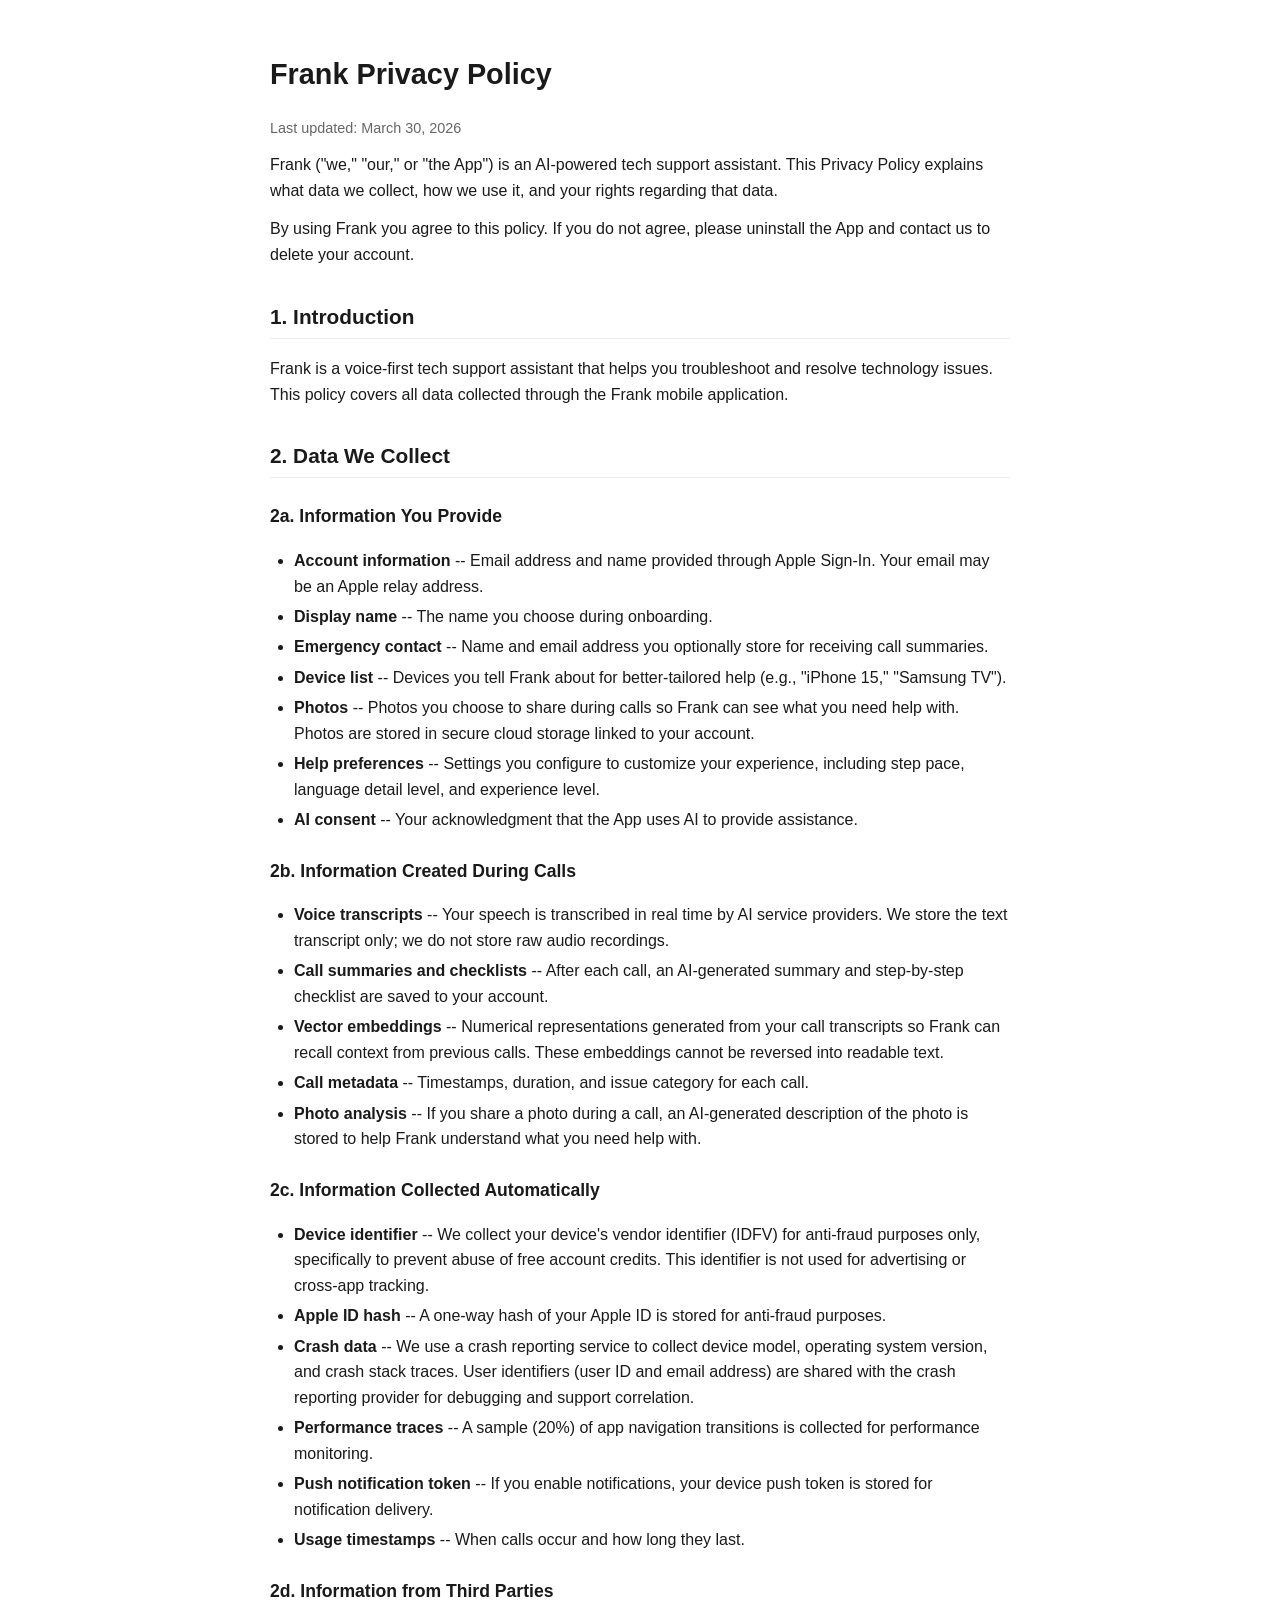
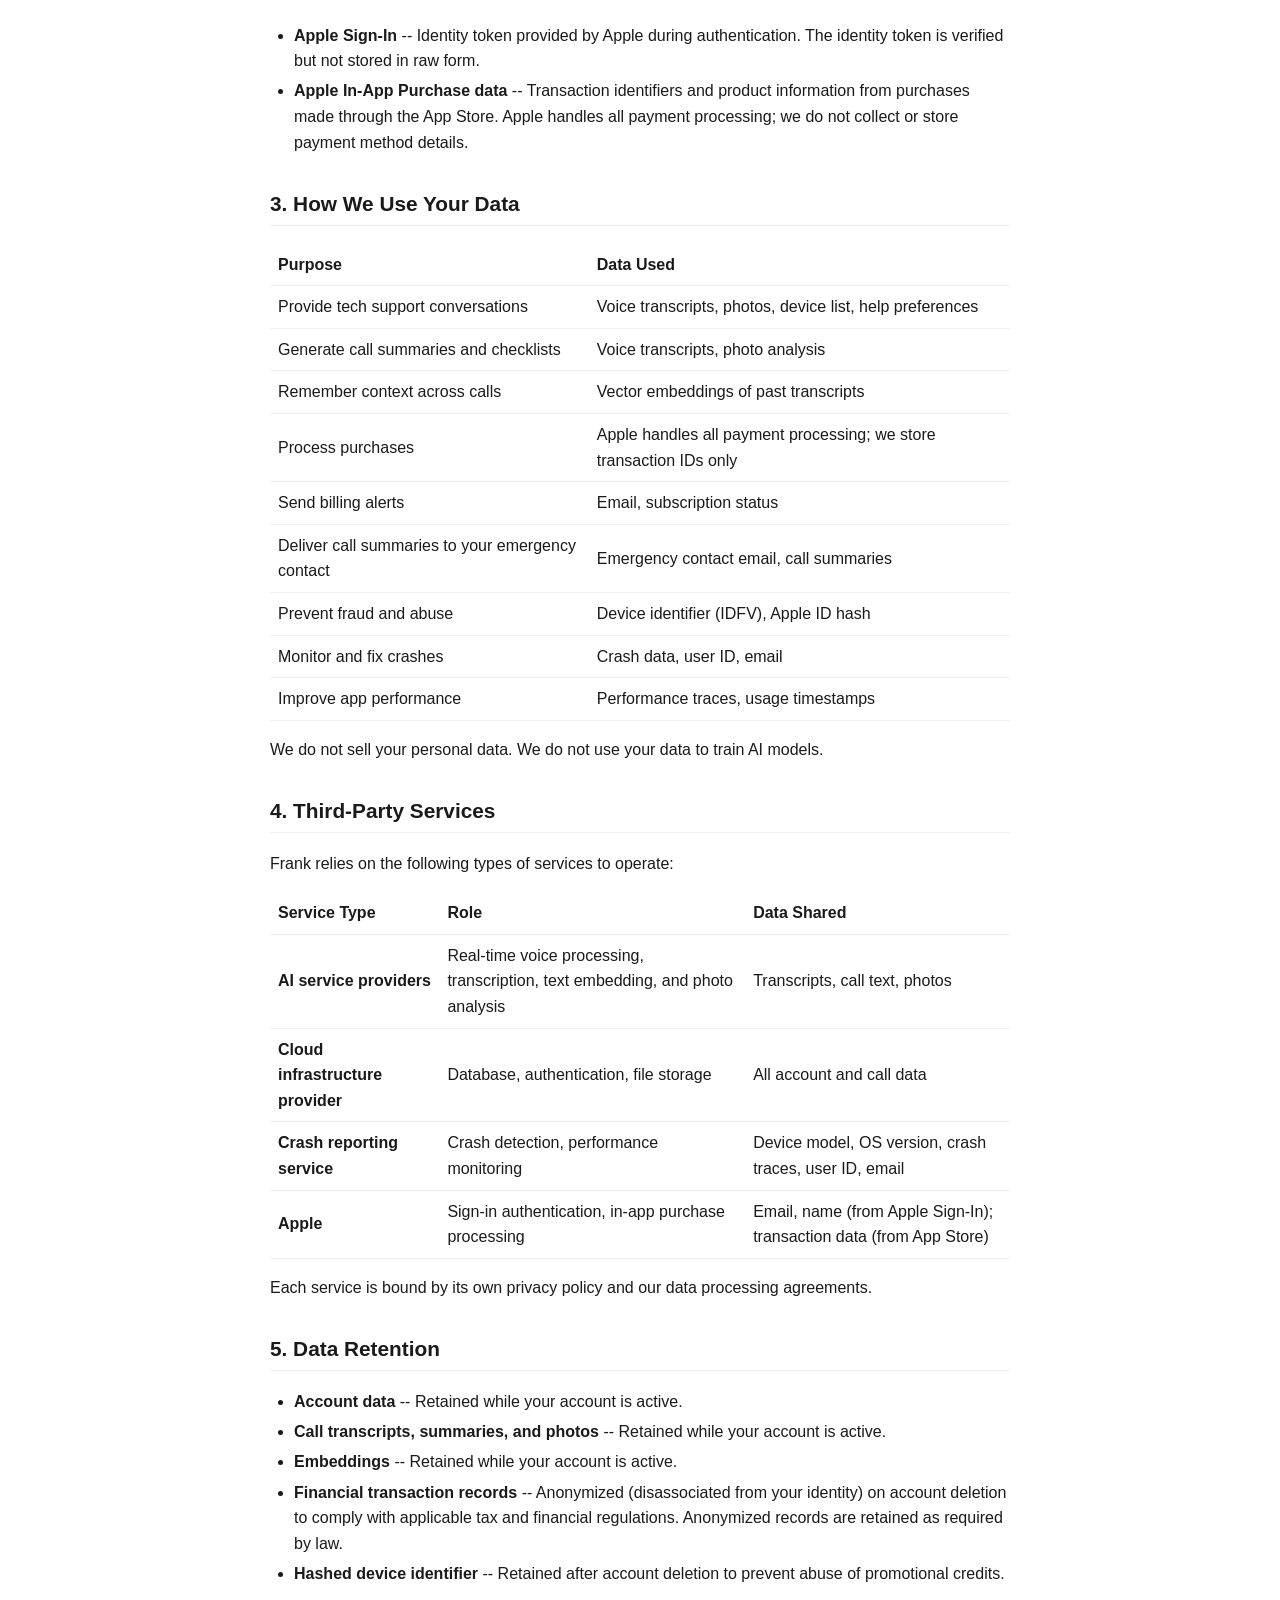
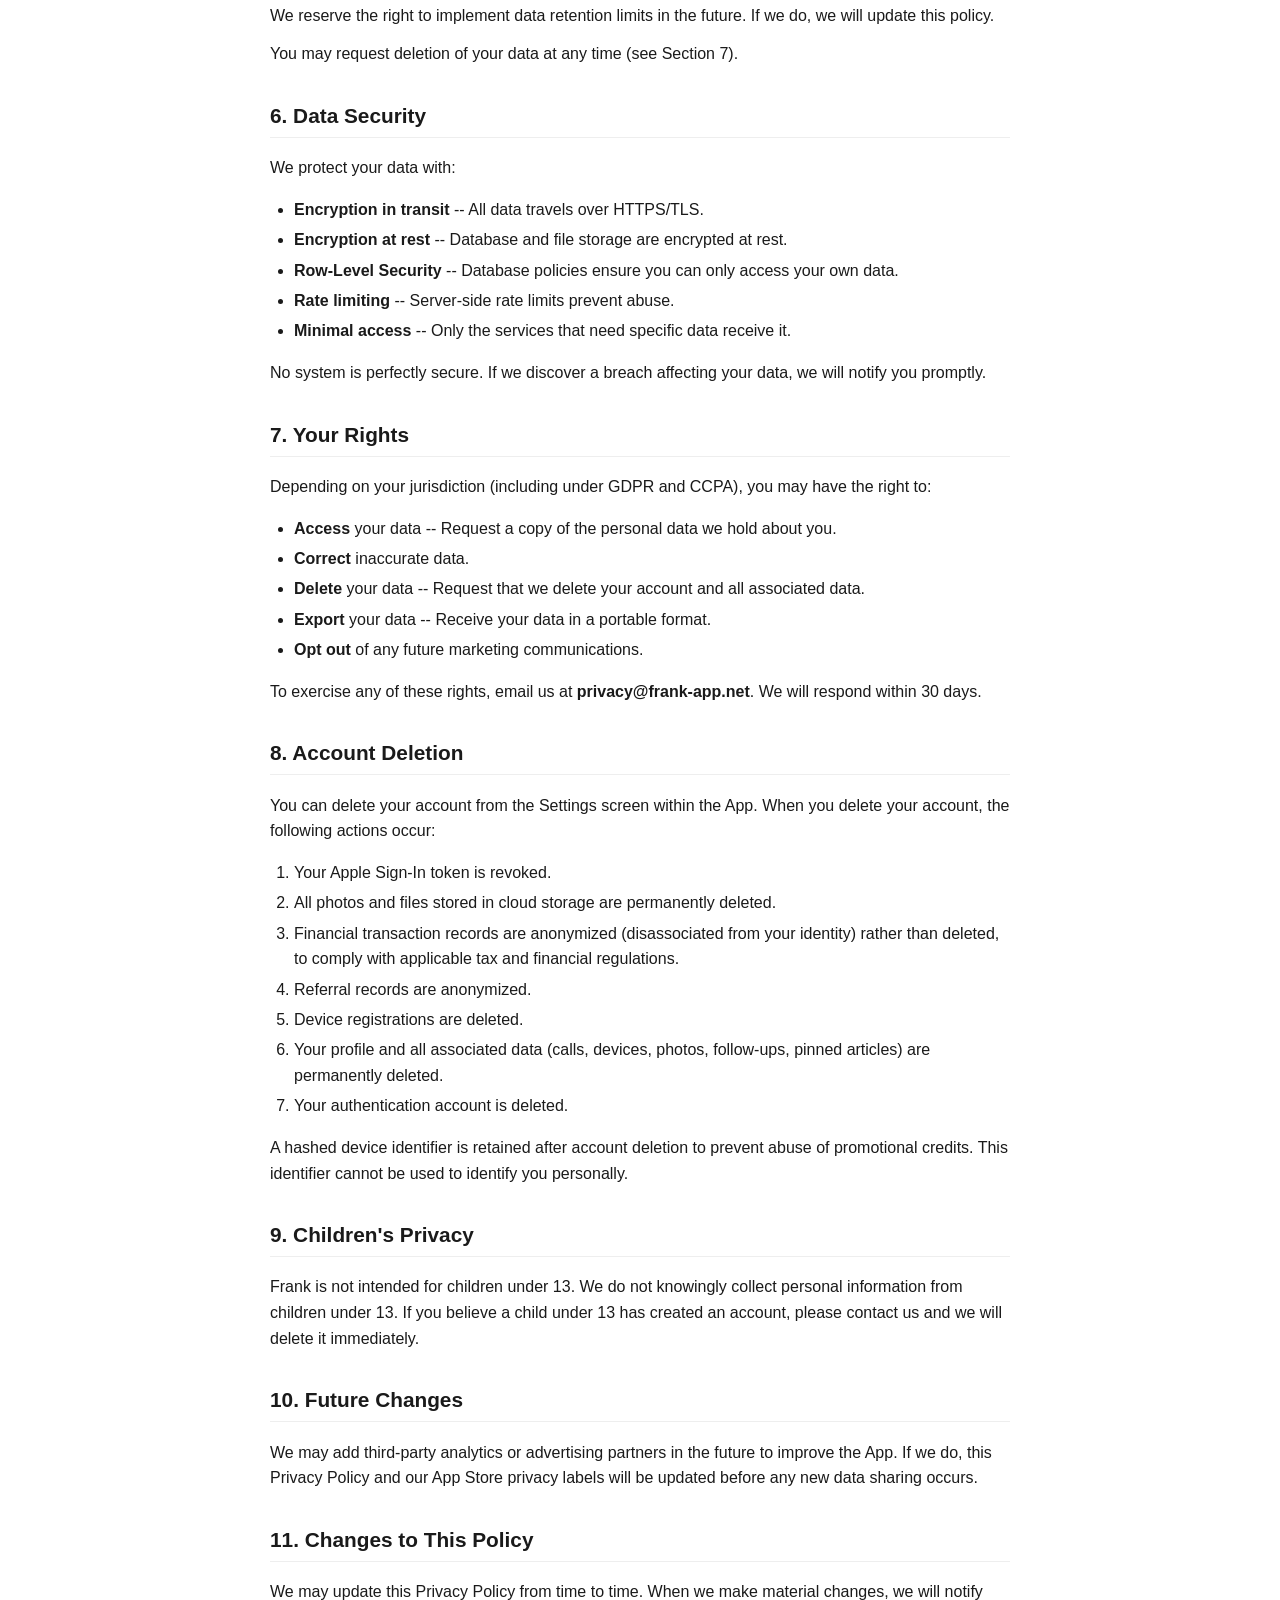
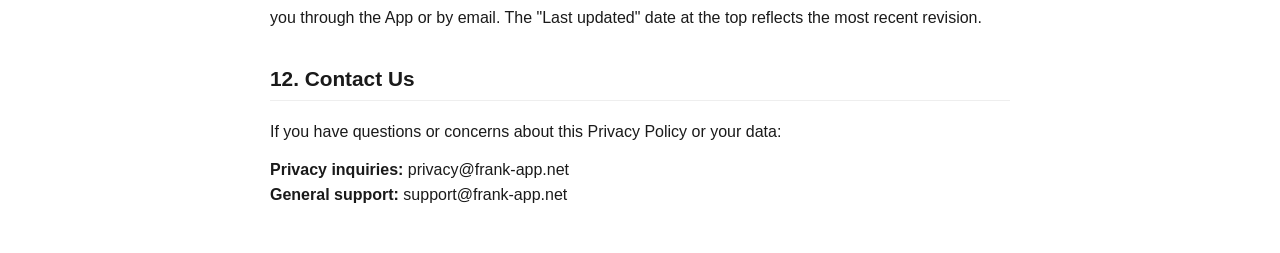
==== privacy.html @ 84b91860 "feat: add premium landing page, restructure privacy policy to /privacy.html - Move privacy policy fr" ====
<!DOCTYPE html>
<html lang="en">
<head>
  <meta charset="UTF-8">
  <meta name="viewport" content="width=device-width, initial-scale=1.0">
  <title>Frank - Privacy Policy</title>
  <style>
    body {
      font-family: -apple-system, BlinkMacSystemFont, 'Segoe UI', Roboto, sans-serif;
      line-height: 1.6;
      max-width: 740px;
      margin: 0 auto;
      padding: 2rem 1rem;
      color: #1a1a1a;
      background: #fff;
    }
    h1 { font-size: 1.8rem; }
    h2 { font-size: 1.3rem; margin-top: 2rem; border-bottom: 1px solid #eee; padding-bottom: 0.3rem; }
    h3 { font-size: 1.1rem; margin-top: 1.5rem; }
    table { width: 100%; border-collapse: collapse; margin: 1rem 0; }
    th, td { text-align: left; padding: 0.5rem; border-bottom: 1px solid #eee; }
    th { font-weight: 600; }
    .updated { color: #666; font-size: 0.9rem; }
    ul, ol { padding-left: 1.5rem; }
    li { margin-bottom: 0.3rem; }
    p { margin: 0.8rem 0; }
    @media (max-width: 600px) {
      body { padding: 1rem 0.75rem; }
    }
  </style>
</head>
<body>
  <h1>Frank Privacy Policy</h1>
  <p class="updated">Last updated: March 30, 2026</p>

  <p>Frank ("we," "our," or "the App") is an AI-powered tech support assistant. This Privacy Policy explains what data we collect, how we use it, and your rights regarding that data.</p>

  <p>By using Frank you agree to this policy. If you do not agree, please uninstall the App and contact us to delete your account.</p>

  <h2>1. Introduction</h2>

  <p>Frank is a voice-first tech support assistant that helps you troubleshoot and resolve technology issues. This policy covers all data collected through the Frank mobile application.</p>

  <h2>2. Data We Collect</h2>

  <h3>2a. Information You Provide</h3>

  <ul>
    <li><strong>Account information</strong> -- Email address and name provided through Apple Sign-In. Your email may be an Apple relay address.</li>
    <li><strong>Display name</strong> -- The name you choose during onboarding.</li>
    <li><strong>Emergency contact</strong> -- Name and email address you optionally store for receiving call summaries.</li>
    <li><strong>Device list</strong> -- Devices you tell Frank about for better-tailored help (e.g., "iPhone 15," "Samsung TV").</li>
    <li><strong>Photos</strong> -- Photos you choose to share during calls so Frank can see what you need help with. Photos are stored in secure cloud storage linked to your account.</li>
    <li><strong>Help preferences</strong> -- Settings you configure to customize your experience, including step pace, language detail level, and experience level.</li>
    <li><strong>AI consent</strong> -- Your acknowledgment that the App uses AI to provide assistance.</li>
  </ul>

  <h3>2b. Information Created During Calls</h3>

  <ul>
    <li><strong>Voice transcripts</strong> -- Your speech is transcribed in real time by AI service providers. We store the text transcript only; we do not store raw audio recordings.</li>
    <li><strong>Call summaries and checklists</strong> -- After each call, an AI-generated summary and step-by-step checklist are saved to your account.</li>
    <li><strong>Vector embeddings</strong> -- Numerical representations generated from your call transcripts so Frank can recall context from previous calls. These embeddings cannot be reversed into readable text.</li>
    <li><strong>Call metadata</strong> -- Timestamps, duration, and issue category for each call.</li>
    <li><strong>Photo analysis</strong> -- If you share a photo during a call, an AI-generated description of the photo is stored to help Frank understand what you need help with.</li>
  </ul>

  <h3>2c. Information Collected Automatically</h3>

  <ul>
    <li><strong>Device identifier</strong> -- We collect your device's vendor identifier (IDFV) for anti-fraud purposes only, specifically to prevent abuse of free account credits. This identifier is not used for advertising or cross-app tracking.</li>
    <li><strong>Apple ID hash</strong> -- A one-way hash of your Apple ID is stored for anti-fraud purposes.</li>
    <li><strong>Crash data</strong> -- We use a crash reporting service to collect device model, operating system version, and crash stack traces. User identifiers (user ID and email address) are shared with the crash reporting provider for debugging and support correlation.</li>
    <li><strong>Performance traces</strong> -- A sample (20%) of app navigation transitions is collected for performance monitoring.</li>
    <li><strong>Push notification token</strong> -- If you enable notifications, your device push token is stored for notification delivery.</li>
    <li><strong>Usage timestamps</strong> -- When calls occur and how long they last.</li>
  </ul>

  <h3>2d. Information from Third Parties</h3>

  <ul>
    <li><strong>Apple Sign-In</strong> -- Identity token provided by Apple during authentication. The identity token is verified but not stored in raw form.</li>
    <li><strong>Apple In-App Purchase data</strong> -- Transaction identifiers and product information from purchases made through the App Store. Apple handles all payment processing; we do not collect or store payment method details.</li>
  </ul>

  <h2>3. How We Use Your Data</h2>

  <table>
    <thead>
      <tr>
        <th>Purpose</th>
        <th>Data Used</th>
      </tr>
    </thead>
    <tbody>
      <tr>
        <td>Provide tech support conversations</td>
        <td>Voice transcripts, photos, device list, help preferences</td>
      </tr>
      <tr>
        <td>Generate call summaries and checklists</td>
        <td>Voice transcripts, photo analysis</td>
      </tr>
      <tr>
        <td>Remember context across calls</td>
        <td>Vector embeddings of past transcripts</td>
      </tr>
      <tr>
        <td>Process purchases</td>
        <td>Apple handles all payment processing; we store transaction IDs only</td>
      </tr>
      <tr>
        <td>Send billing alerts</td>
        <td>Email, subscription status</td>
      </tr>
      <tr>
        <td>Deliver call summaries to your emergency contact</td>
        <td>Emergency contact email, call summaries</td>
      </tr>
      <tr>
        <td>Prevent fraud and abuse</td>
        <td>Device identifier (IDFV), Apple ID hash</td>
      </tr>
      <tr>
        <td>Monitor and fix crashes</td>
        <td>Crash data, user ID, email</td>
      </tr>
      <tr>
        <td>Improve app performance</td>
        <td>Performance traces, usage timestamps</td>
      </tr>
    </tbody>
  </table>

  <p>We do not sell your personal data. We do not use your data to train AI models.</p>

  <h2>4. Third-Party Services</h2>

  <p>Frank relies on the following types of services to operate:</p>

  <table>
    <thead>
      <tr>
        <th>Service Type</th>
        <th>Role</th>
        <th>Data Shared</th>
      </tr>
    </thead>
    <tbody>
      <tr>
        <td><strong>AI service providers</strong></td>
        <td>Real-time voice processing, transcription, text embedding, and photo analysis</td>
        <td>Transcripts, call text, photos</td>
      </tr>
      <tr>
        <td><strong>Cloud infrastructure provider</strong></td>
        <td>Database, authentication, file storage</td>
        <td>All account and call data</td>
      </tr>
      <tr>
        <td><strong>Crash reporting service</strong></td>
        <td>Crash detection, performance monitoring</td>
        <td>Device model, OS version, crash traces, user ID, email</td>
      </tr>
      <tr>
        <td><strong>Apple</strong></td>
        <td>Sign-in authentication, in-app purchase processing</td>
        <td>Email, name (from Apple Sign-In); transaction data (from App Store)</td>
      </tr>
    </tbody>
  </table>

  <p>Each service is bound by its own privacy policy and our data processing agreements.</p>

  <h2>5. Data Retention</h2>

  <ul>
    <li><strong>Account data</strong> -- Retained while your account is active.</li>
    <li><strong>Call transcripts, summaries, and photos</strong> -- Retained while your account is active.</li>
    <li><strong>Embeddings</strong> -- Retained while your account is active.</li>
    <li><strong>Financial transaction records</strong> -- Anonymized (disassociated from your identity) on account deletion to comply with applicable tax and financial regulations. Anonymized records are retained as required by law.</li>
    <li><strong>Hashed device identifier</strong> -- Retained after account deletion to prevent abuse of promotional credits.</li>
  </ul>

  <p>We reserve the right to implement data retention limits in the future. If we do, we will update this policy.</p>

  <p>You may request deletion of your data at any time (see Section 7).</p>

  <h2>6. Data Security</h2>

  <p>We protect your data with:</p>

  <ul>
    <li><strong>Encryption in transit</strong> -- All data travels over HTTPS/TLS.</li>
    <li><strong>Encryption at rest</strong> -- Database and file storage are encrypted at rest.</li>
    <li><strong>Row-Level Security</strong> -- Database policies ensure you can only access your own data.</li>
    <li><strong>Rate limiting</strong> -- Server-side rate limits prevent abuse.</li>
    <li><strong>Minimal access</strong> -- Only the services that need specific data receive it.</li>
  </ul>

  <p>No system is perfectly secure. If we discover a breach affecting your data, we will notify you promptly.</p>

  <h2>7. Your Rights</h2>

  <p>Depending on your jurisdiction (including under GDPR and CCPA), you may have the right to:</p>

  <ul>
    <li><strong>Access</strong> your data -- Request a copy of the personal data we hold about you.</li>
    <li><strong>Correct</strong> inaccurate data.</li>
    <li><strong>Delete</strong> your data -- Request that we delete your account and all associated data.</li>
    <li><strong>Export</strong> your data -- Receive your data in a portable format.</li>
    <li><strong>Opt out</strong> of any future marketing communications.</li>
  </ul>

  <p>To exercise any of these rights, email us at <strong>privacy@frank-app.net</strong>. We will respond within 30 days.</p>

  <h2>8. Account Deletion</h2>

  <p>You can delete your account from the Settings screen within the App. When you delete your account, the following actions occur:</p>

  <ol>
    <li>Your Apple Sign-In token is revoked.</li>
    <li>All photos and files stored in cloud storage are permanently deleted.</li>
    <li>Financial transaction records are anonymized (disassociated from your identity) rather than deleted, to comply with applicable tax and financial regulations.</li>
    <li>Referral records are anonymized.</li>
    <li>Device registrations are deleted.</li>
    <li>Your profile and all associated data (calls, devices, photos, follow-ups, pinned articles) are permanently deleted.</li>
    <li>Your authentication account is deleted.</li>
  </ol>

  <p>A hashed device identifier is retained after account deletion to prevent abuse of promotional credits. This identifier cannot be used to identify you personally.</p>

  <h2>9. Children's Privacy</h2>

  <p>Frank is not intended for children under 13. We do not knowingly collect personal information from children under 13. If you believe a child under 13 has created an account, please contact us and we will delete it immediately.</p>

  <h2>10. Future Changes</h2>

  <p>We may add third-party analytics or advertising partners in the future to improve the App. If we do, this Privacy Policy and our App Store privacy labels will be updated before any new data sharing occurs.</p>

  <h2>11. Changes to This Policy</h2>

  <p>We may update this Privacy Policy from time to time. When we make material changes, we will notify you through the App or by email. The "Last updated" date at the top reflects the most recent revision.</p>

  <h2>12. Contact Us</h2>

  <p>If you have questions or concerns about this Privacy Policy or your data:</p>

  <p><strong>Privacy inquiries:</strong> privacy@frank-app.net<br>
  <strong>General support:</strong> support@frank-app.net</p>
</body>
</html>
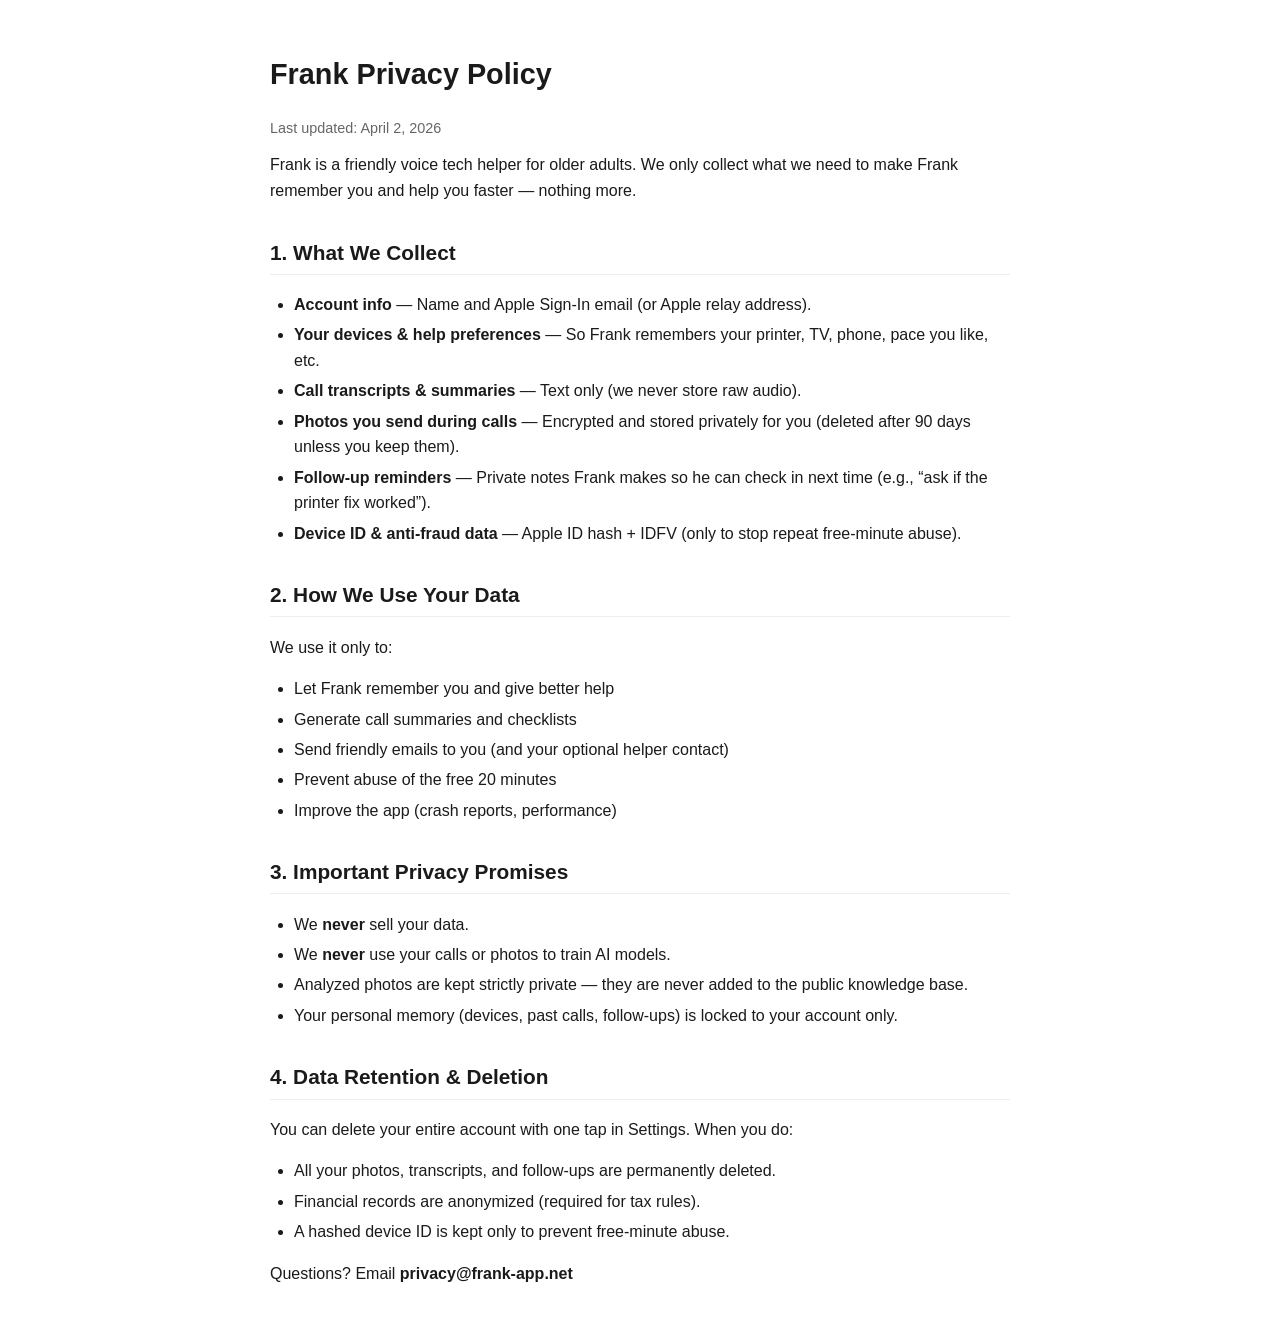
==== commit aef6732a: "Update copy and privacy policy; add terms Refine user-facing copy and simplify privacy content; add " ====
--- a/privacy.html
+++ b/privacy.html
@@ -3,17 +3,9 @@
 <head>
   <meta charset="UTF-8">
   <meta name="viewport" content="width=device-width, initial-scale=1.0">
-  <title>Frank - Privacy Policy</title>
+  <title>Frank — Privacy Policy</title>
   <style>
-    body {
-      font-family: -apple-system, BlinkMacSystemFont, 'Segoe UI', Roboto, sans-serif;
-      line-height: 1.6;
-      max-width: 740px;
-      margin: 0 auto;
-      padding: 2rem 1rem;
-      color: #1a1a1a;
-      background: #fff;
-    }
+    body { font-family: -apple-system, BlinkMacSystemFont, 'Segoe UI', Roboto, sans-serif; line-height: 1.6; max-width: 740px; margin: 0 auto; padding: 2rem 1rem; color: #1a1a1a; background: #fff; }
     h1 { font-size: 1.8rem; }
     h2 { font-size: 1.3rem; margin-top: 2rem; border-bottom: 1px solid #eee; padding-bottom: 0.3rem; }
     h3 { font-size: 1.1rem; margin-top: 1.5rem; }
@@ -24,229 +16,50 @@
     ul, ol { padding-left: 1.5rem; }
     li { margin-bottom: 0.3rem; }
     p { margin: 0.8rem 0; }
-    @media (max-width: 600px) {
-      body { padding: 1rem 0.75rem; }
-    }
   </style>
 </head>
 <body>
   <h1>Frank Privacy Policy</h1>
-  <p class="updated">Last updated: March 30, 2026</p>
+  <p class="updated">Last updated: April 2, 2026</p>
 
-  <p>Frank ("we," "our," or "the App") is an AI-powered tech support assistant. This Privacy Policy explains what data we collect, how we use it, and your rights regarding that data.</p>
+  <p>Frank is a friendly voice tech helper for older adults. We only collect what we need to make Frank remember you and help you faster — nothing more.</p>
 
-  <p>By using Frank you agree to this policy. If you do not agree, please uninstall the App and contact us to delete your account.</p>
-
-  <h2>1. Introduction</h2>
-
-  <p>Frank is a voice-first tech support assistant that helps you troubleshoot and resolve technology issues. This policy covers all data collected through the Frank mobile application.</p>
-
-  <h2>2. Data We Collect</h2>
-
-  <h3>2a. Information You Provide</h3>
-
+  <h2>1. What We Collect</h2>
   <ul>
-    <li><strong>Account information</strong> -- Email address and name provided through Apple Sign-In. Your email may be an Apple relay address.</li>
-    <li><strong>Display name</strong> -- The name you choose during onboarding.</li>
-    <li><strong>Emergency contact</strong> -- Name and email address you optionally store for receiving call summaries.</li>
-    <li><strong>Device list</strong> -- Devices you tell Frank about for better-tailored help (e.g., "iPhone 15," "Samsung TV").</li>
-    <li><strong>Photos</strong> -- Photos you choose to share during calls so Frank can see what you need help with. Photos are stored in secure cloud storage linked to your account.</li>
-    <li><strong>Help preferences</strong> -- Settings you configure to customize your experience, including step pace, language detail level, and experience level.</li>
-    <li><strong>AI consent</strong> -- Your acknowledgment that the App uses AI to provide assistance.</li>
+    <li><strong>Account info</strong> — Name and Apple Sign-In email (or Apple relay address).</li>
+    <li><strong>Your devices & help preferences</strong> — So Frank remembers your printer, TV, phone, pace you like, etc.</li>
+    <li><strong>Call transcripts & summaries</strong> — Text only (we never store raw audio).</li>
+    <li><strong>Photos you send during calls</strong> — Encrypted and stored privately for you (deleted after 90 days unless you keep them).</li>
+    <li><strong>Follow-up reminders</strong> — Private notes Frank makes so he can check in next time (e.g., “ask if the printer fix worked”).</li>
+    <li><strong>Device ID & anti-fraud data</strong> — Apple ID hash + IDFV (only to stop repeat free-minute abuse).</li>
   </ul>
 
-  <h3>2b. Information Created During Calls</h3>
-
+  <h2>2. How We Use Your Data</h2>
+  <p>We use it only to:</p>
   <ul>
-    <li><strong>Voice transcripts</strong> -- Your speech is transcribed in real time by AI service providers. We store the text transcript only; we do not store raw audio recordings.</li>
-    <li><strong>Call summaries and checklists</strong> -- After each call, an AI-generated summary and step-by-step checklist are saved to your account.</li>
-    <li><strong>Vector embeddings</strong> -- Numerical representations generated from your call transcripts so Frank can recall context from previous calls. These embeddings cannot be reversed into readable text.</li>
-    <li><strong>Call metadata</strong> -- Timestamps, duration, and issue category for each call.</li>
-    <li><strong>Photo analysis</strong> -- If you share a photo during a call, an AI-generated description of the photo is stored to help Frank understand what you need help with.</li>
+    <li>Let Frank remember you and give better help</li>
+    <li>Generate call summaries and checklists</li>
+    <li>Send friendly emails to you (and your optional helper contact)</li>
+    <li>Prevent abuse of the free 20 minutes</li>
+    <li>Improve the app (crash reports, performance)</li>
   </ul>
 
-  <h3>2c. Information Collected Automatically</h3>
-
+  <h2>3. Important Privacy Promises</h2>
   <ul>
-    <li><strong>Device identifier</strong> -- We collect your device's vendor identifier (IDFV) for anti-fraud purposes only, specifically to prevent abuse of free account credits. This identifier is not used for advertising or cross-app tracking.</li>
-    <li><strong>Apple ID hash</strong> -- A one-way hash of your Apple ID is stored for anti-fraud purposes.</li>
-    <li><strong>Crash data</strong> -- We use a crash reporting service to collect device model, operating system version, and crash stack traces. User identifiers (user ID and email address) are shared with the crash reporting provider for debugging and support correlation.</li>
-    <li><strong>Performance traces</strong> -- A sample (20%) of app navigation transitions is collected for performance monitoring.</li>
-    <li><strong>Push notification token</strong> -- If you enable notifications, your device push token is stored for notification delivery.</li>
-    <li><strong>Usage timestamps</strong> -- When calls occur and how long they last.</li>
+    <li>We <strong>never</strong> sell your data.</li>
+    <li>We <strong>never</strong> use your calls or photos to train AI models.</li>
+    <li>Analyzed photos are kept strictly private — they are never added to the public knowledge base.</li>
+    <li>Your personal memory (devices, past calls, follow-ups) is locked to your account only.</li>
   </ul>
 
-  <h3>2d. Information from Third Parties</h3>
-
+  <h2>4. Data Retention & Deletion</h2>
+  <p>You can delete your entire account with one tap in Settings. When you do:</p>
   <ul>
-    <li><strong>Apple Sign-In</strong> -- Identity token provided by Apple during authentication. The identity token is verified but not stored in raw form.</li>
-    <li><strong>Apple In-App Purchase data</strong> -- Transaction identifiers and product information from purchases made through the App Store. Apple handles all payment processing; we do not collect or store payment method details.</li>
+    <li>All your photos, transcripts, and follow-ups are permanently deleted.</li>
+    <li>Financial records are anonymized (required for tax rules).</li>
+    <li>A hashed device ID is kept only to prevent free-minute abuse.</li>
   </ul>
 
-  <h2>3. How We Use Your Data</h2>
-
-  <table>
-    <thead>
-      <tr>
-        <th>Purpose</th>
-        <th>Data Used</th>
-      </tr>
-    </thead>
-    <tbody>
-      <tr>
-        <td>Provide tech support conversations</td>
-        <td>Voice transcripts, photos, device list, help preferences</td>
-      </tr>
-      <tr>
-        <td>Generate call summaries and checklists</td>
-        <td>Voice transcripts, photo analysis</td>
-      </tr>
-      <tr>
-        <td>Remember context across calls</td>
-        <td>Vector embeddings of past transcripts</td>
-      </tr>
-      <tr>
-        <td>Process purchases</td>
-        <td>Apple handles all payment processing; we store transaction IDs only</td>
-      </tr>
-      <tr>
-        <td>Send billing alerts</td>
-        <td>Email, subscription status</td>
-      </tr>
-      <tr>
-        <td>Deliver call summaries to your emergency contact</td>
-        <td>Emergency contact email, call summaries</td>
-      </tr>
-      <tr>
-        <td>Prevent fraud and abuse</td>
-        <td>Device identifier (IDFV), Apple ID hash</td>
-      </tr>
-      <tr>
-        <td>Monitor and fix crashes</td>
-        <td>Crash data, user ID, email</td>
-      </tr>
-      <tr>
-        <td>Improve app performance</td>
-        <td>Performance traces, usage timestamps</td>
-      </tr>
-    </tbody>
-  </table>
-
-  <p>We do not sell your personal data. We do not use your data to train AI models.</p>
-
-  <h2>4. Third-Party Services</h2>
-
-  <p>Frank relies on the following types of services to operate:</p>
-
-  <table>
-    <thead>
-      <tr>
-        <th>Service Type</th>
-        <th>Role</th>
-        <th>Data Shared</th>
-      </tr>
-    </thead>
-    <tbody>
-      <tr>
-        <td><strong>AI service providers</strong></td>
-        <td>Real-time voice processing, transcription, text embedding, and photo analysis</td>
-        <td>Transcripts, call text, photos</td>
-      </tr>
-      <tr>
-        <td><strong>Cloud infrastructure provider</strong></td>
-        <td>Database, authentication, file storage</td>
-        <td>All account and call data</td>
-      </tr>
-      <tr>
-        <td><strong>Crash reporting service</strong></td>
-        <td>Crash detection, performance monitoring</td>
-        <td>Device model, OS version, crash traces, user ID, email</td>
-      </tr>
-      <tr>
-        <td><strong>Apple</strong></td>
-        <td>Sign-in authentication, in-app purchase processing</td>
-        <td>Email, name (from Apple Sign-In); transaction data (from App Store)</td>
-      </tr>
-    </tbody>
-  </table>
-
-  <p>Each service is bound by its own privacy policy and our data processing agreements.</p>
-
-  <h2>5. Data Retention</h2>
-
-  <ul>
-    <li><strong>Account data</strong> -- Retained while your account is active.</li>
-    <li><strong>Call transcripts, summaries, and photos</strong> -- Retained while your account is active.</li>
-    <li><strong>Embeddings</strong> -- Retained while your account is active.</li>
-    <li><strong>Financial transaction records</strong> -- Anonymized (disassociated from your identity) on account deletion to comply with applicable tax and financial regulations. Anonymized records are retained as required by law.</li>
-    <li><strong>Hashed device identifier</strong> -- Retained after account deletion to prevent abuse of promotional credits.</li>
-  </ul>
-
-  <p>We reserve the right to implement data retention limits in the future. If we do, we will update this policy.</p>
-
-  <p>You may request deletion of your data at any time (see Section 7).</p>
-
-  <h2>6. Data Security</h2>
-
-  <p>We protect your data with:</p>
-
-  <ul>
-    <li><strong>Encryption in transit</strong> -- All data travels over HTTPS/TLS.</li>
-    <li><strong>Encryption at rest</strong> -- Database and file storage are encrypted at rest.</li>
-    <li><strong>Row-Level Security</strong> -- Database policies ensure you can only access your own data.</li>
-    <li><strong>Rate limiting</strong> -- Server-side rate limits prevent abuse.</li>
-    <li><strong>Minimal access</strong> -- Only the services that need specific data receive it.</li>
-  </ul>
-
-  <p>No system is perfectly secure. If we discover a breach affecting your data, we will notify you promptly.</p>
-
-  <h2>7. Your Rights</h2>
-
-  <p>Depending on your jurisdiction (including under GDPR and CCPA), you may have the right to:</p>
-
-  <ul>
-    <li><strong>Access</strong> your data -- Request a copy of the personal data we hold about you.</li>
-    <li><strong>Correct</strong> inaccurate data.</li>
-    <li><strong>Delete</strong> your data -- Request that we delete your account and all associated data.</li>
-    <li><strong>Export</strong> your data -- Receive your data in a portable format.</li>
-    <li><strong>Opt out</strong> of any future marketing communications.</li>
-  </ul>
-
-  <p>To exercise any of these rights, email us at <strong>privacy@frank-app.net</strong>. We will respond within 30 days.</p>
-
-  <h2>8. Account Deletion</h2>
-
-  <p>You can delete your account from the Settings screen within the App. When you delete your account, the following actions occur:</p>
-
-  <ol>
-    <li>Your Apple Sign-In token is revoked.</li>
-    <li>All photos and files stored in cloud storage are permanently deleted.</li>
-    <li>Financial transaction records are anonymized (disassociated from your identity) rather than deleted, to comply with applicable tax and financial regulations.</li>
-    <li>Referral records are anonymized.</li>
-    <li>Device registrations are deleted.</li>
-    <li>Your profile and all associated data (calls, devices, photos, follow-ups, pinned articles) are permanently deleted.</li>
-    <li>Your authentication account is deleted.</li>
-  </ol>
-
-  <p>A hashed device identifier is retained after account deletion to prevent abuse of promotional credits. This identifier cannot be used to identify you personally.</p>
-
-  <h2>9. Children's Privacy</h2>
-
-  <p>Frank is not intended for children under 13. We do not knowingly collect personal information from children under 13. If you believe a child under 13 has created an account, please contact us and we will delete it immediately.</p>
-
-  <h2>10. Future Changes</h2>
-
-  <p>We may add third-party analytics or advertising partners in the future to improve the App. If we do, this Privacy Policy and our App Store privacy labels will be updated before any new data sharing occurs.</p>
-
-  <h2>11. Changes to This Policy</h2>
-
-  <p>We may update this Privacy Policy from time to time. When we make material changes, we will notify you through the App or by email. The "Last updated" date at the top reflects the most recent revision.</p>
-
-  <h2>12. Contact Us</h2>
-
-  <p>If you have questions or concerns about this Privacy Policy or your data:</p>
-
-  <p><strong>Privacy inquiries:</strong> privacy@frank-app.net<br>
-  <strong>General support:</strong> support@frank-app.net</p>
+  <p>Questions? Email <strong>privacy@frank-app.net</strong></p>
 </body>
-</html>
+</html>
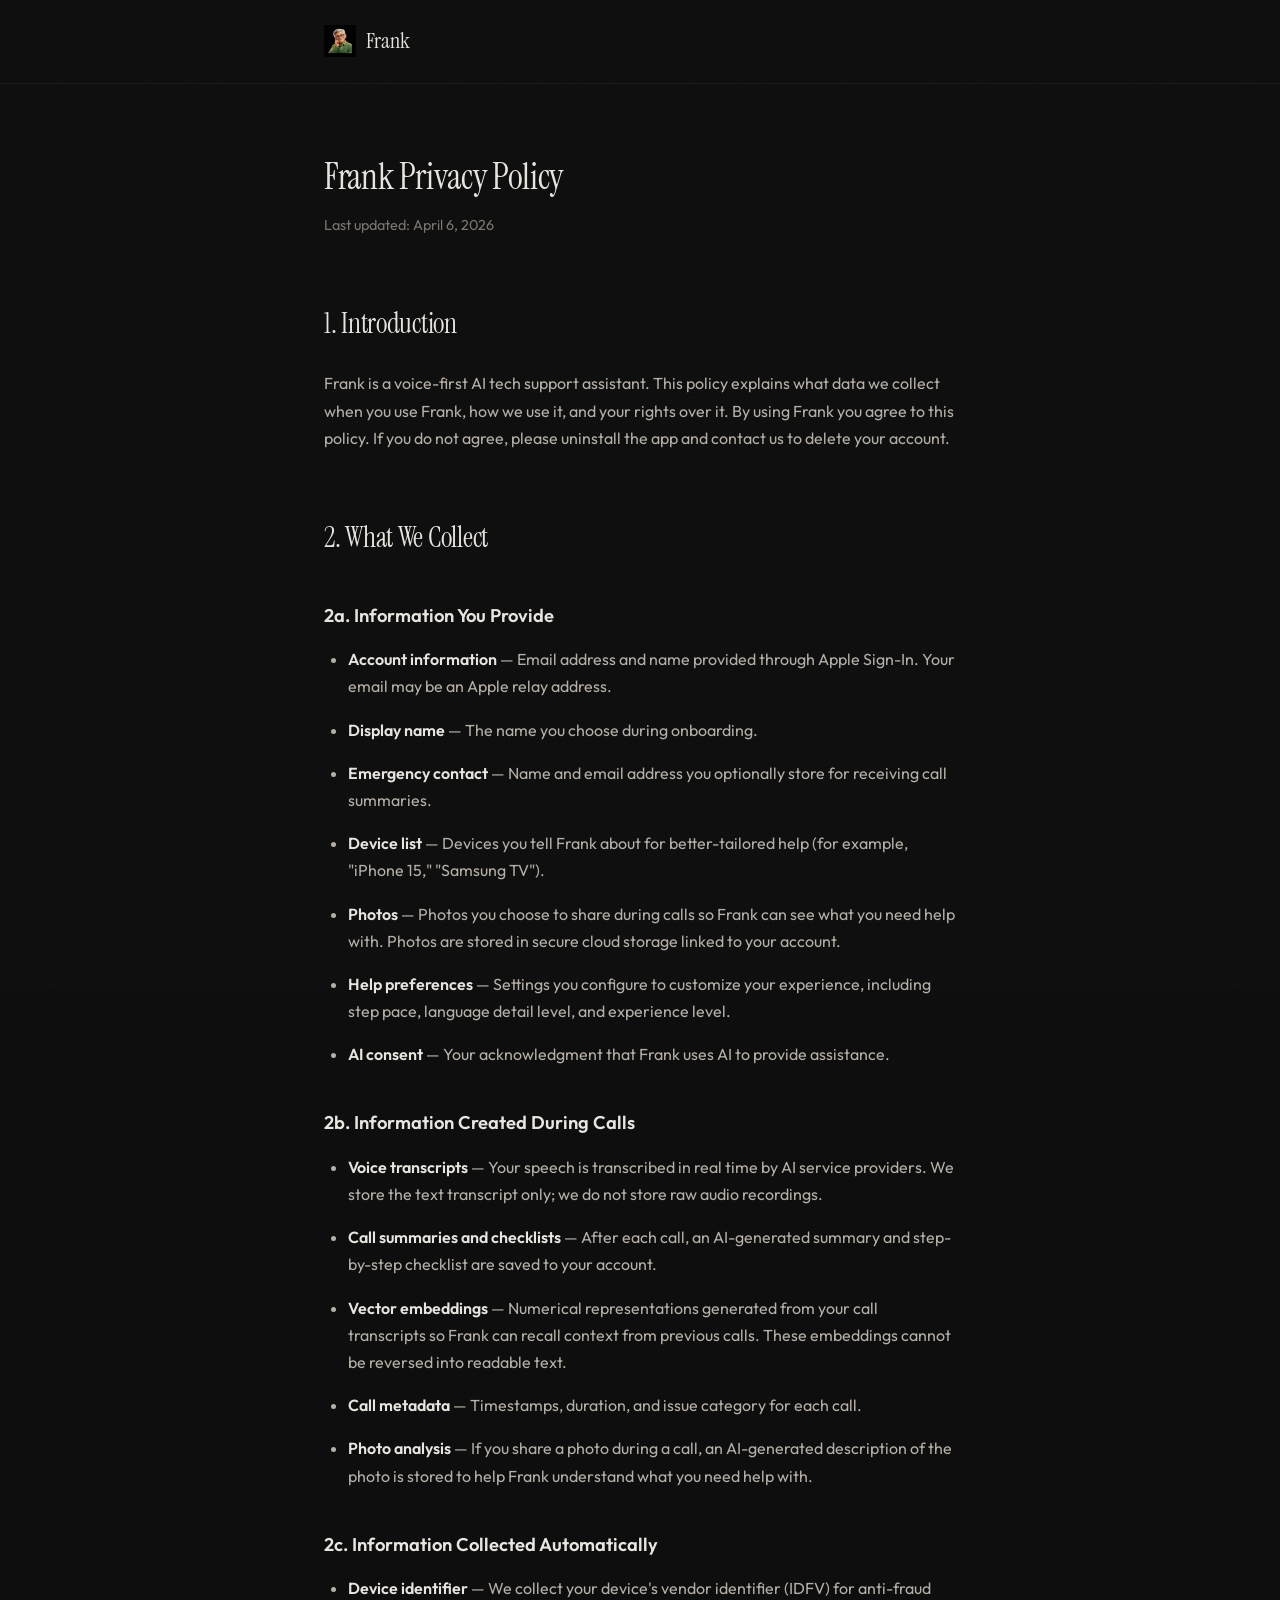
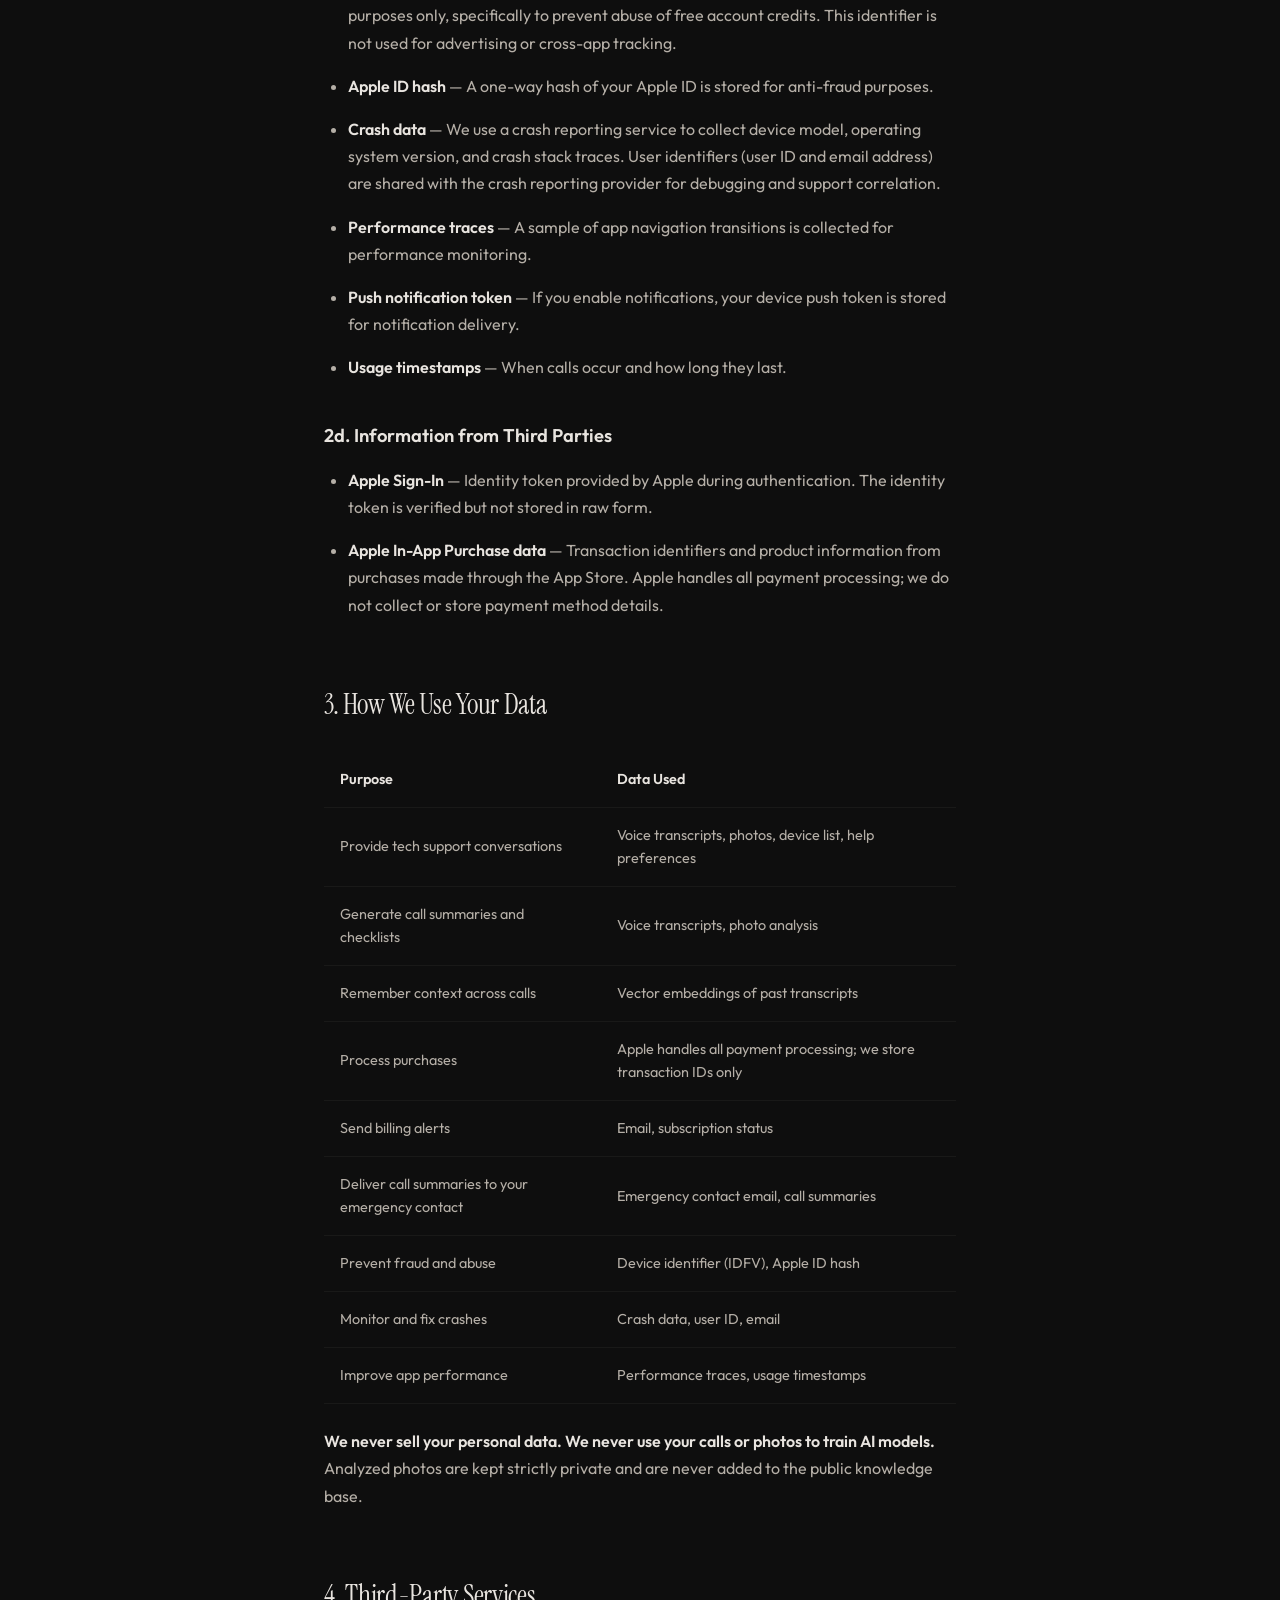
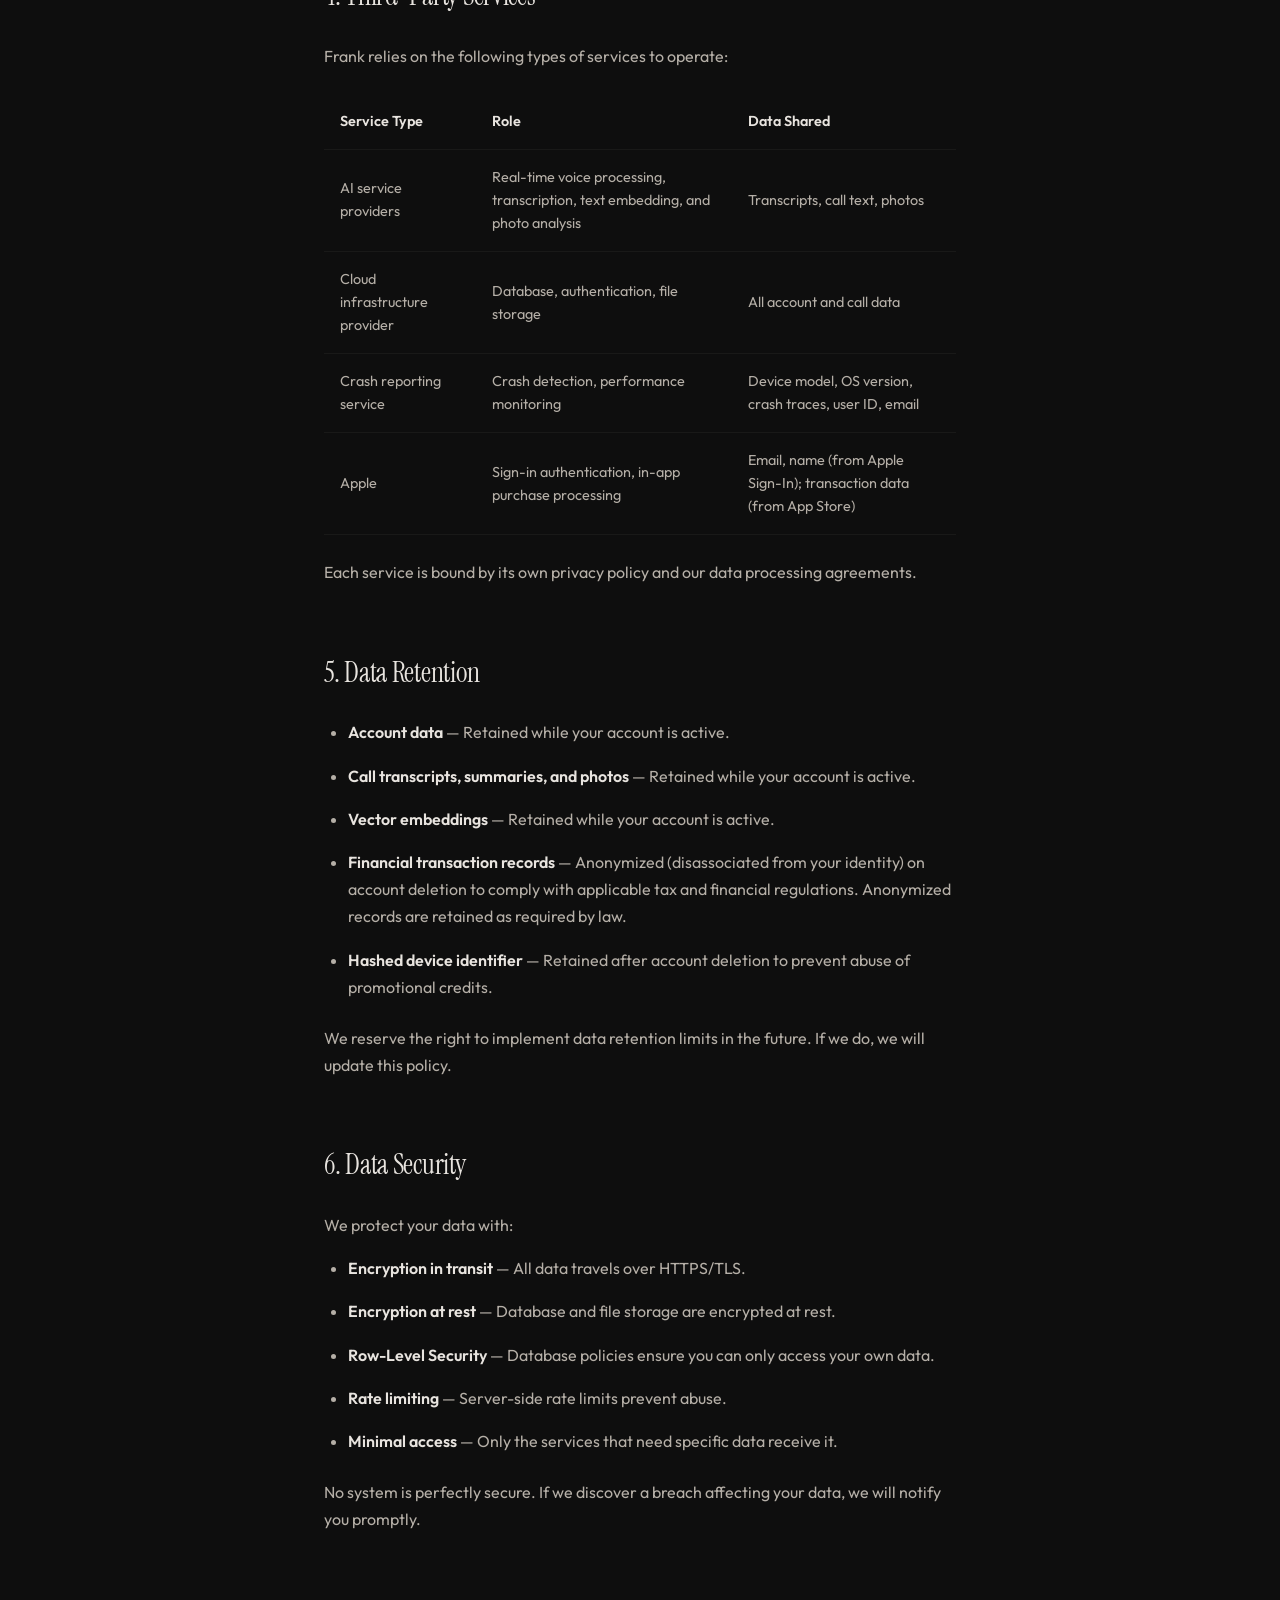
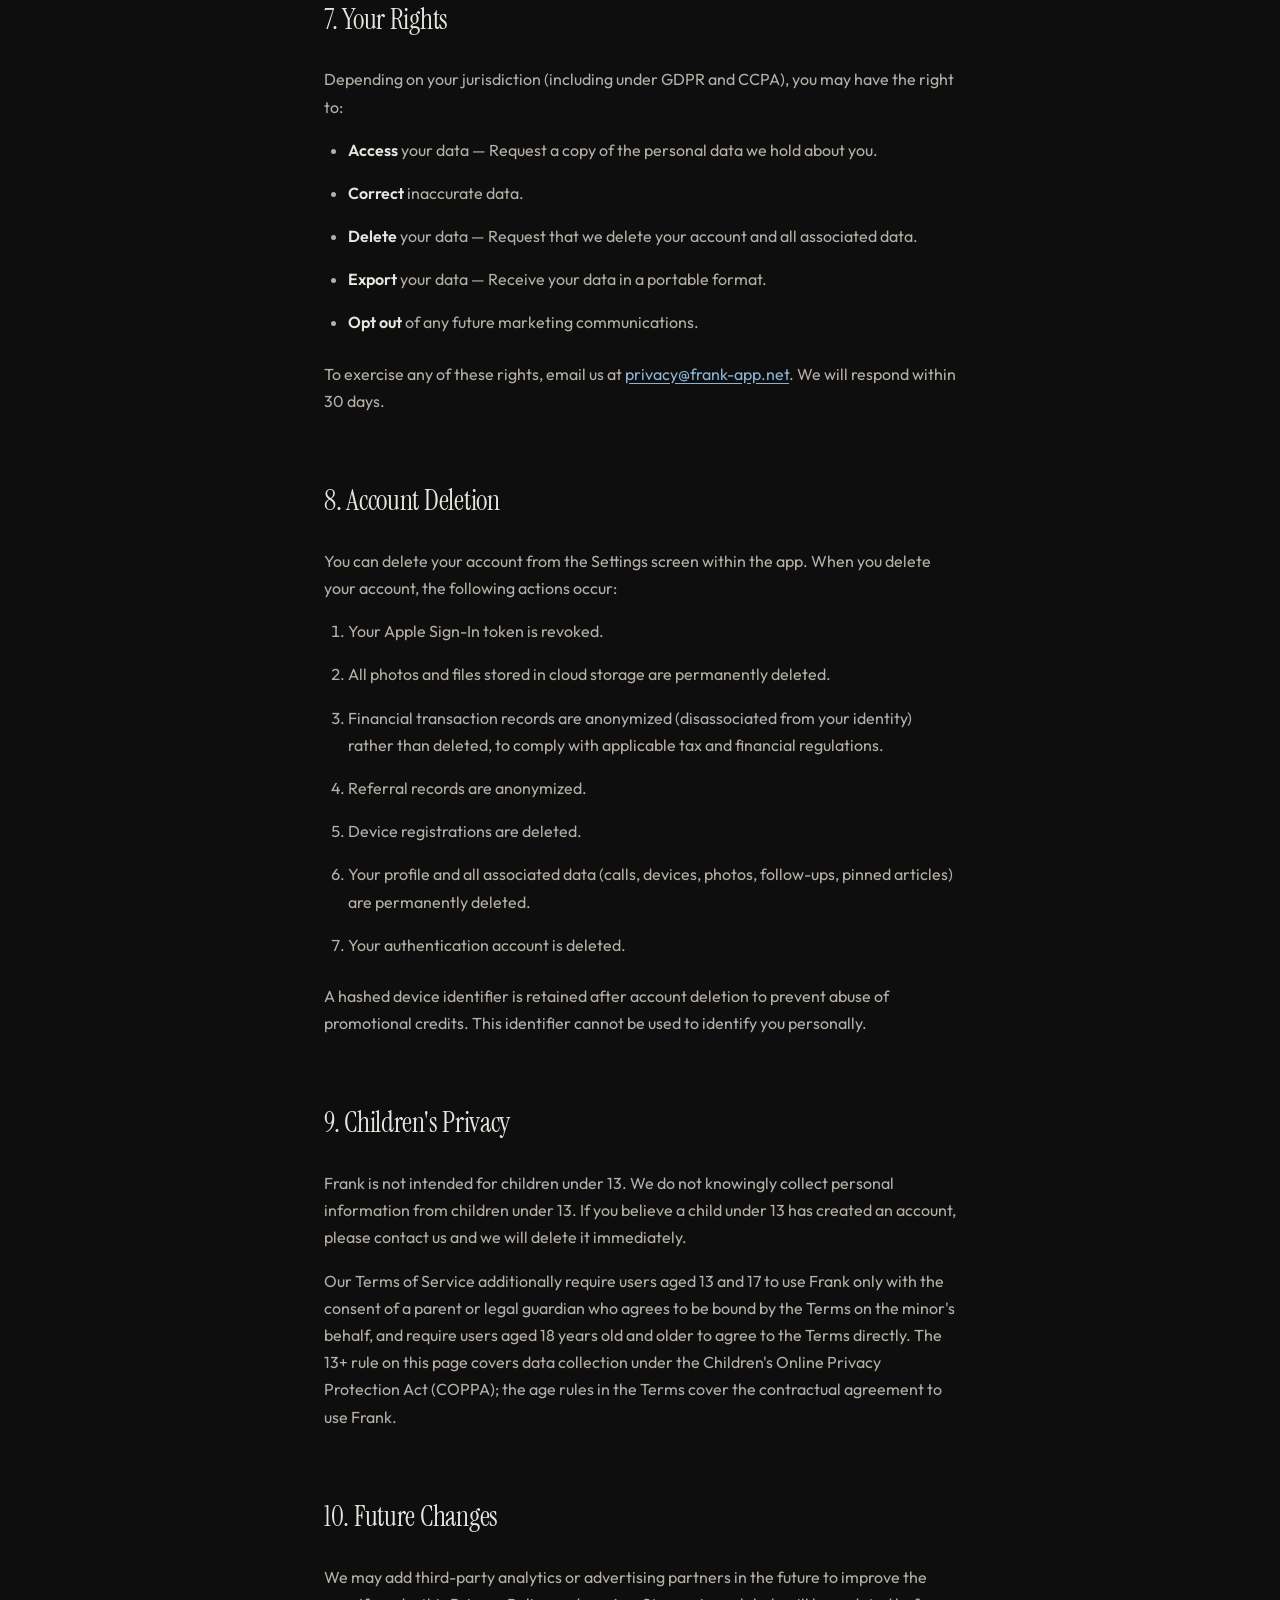
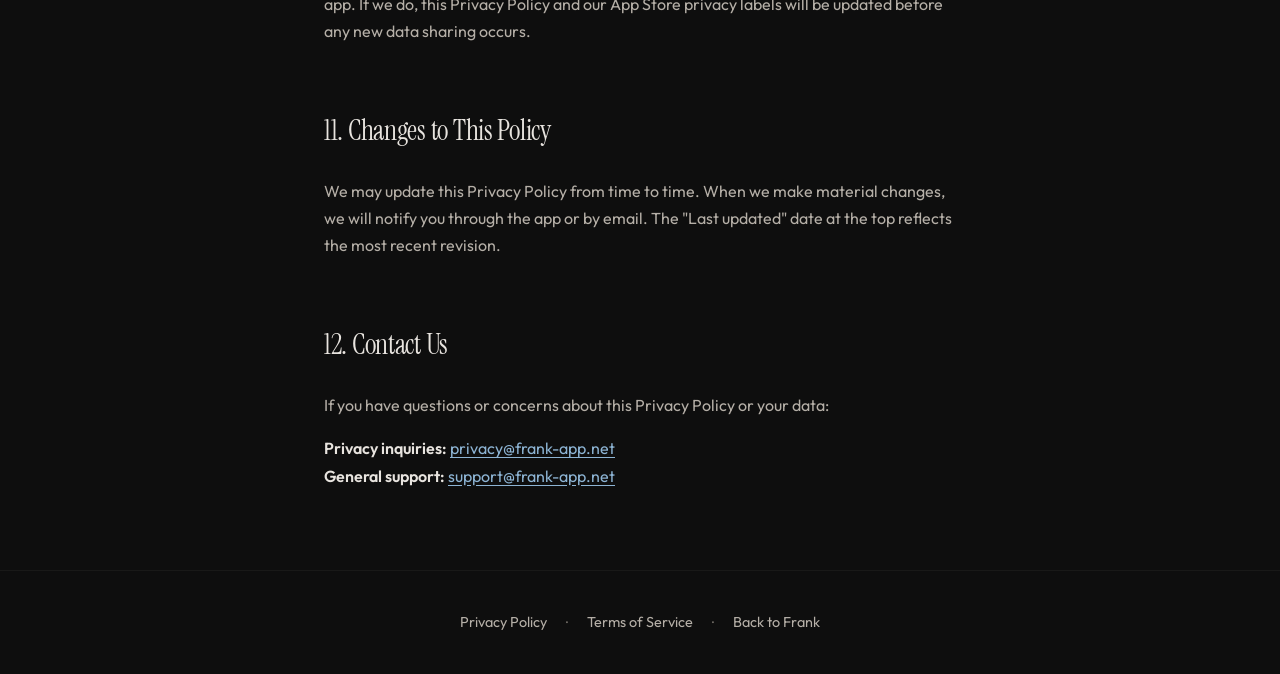
==== commit 42268f3f: "feat(legal): add custom Terms of Service + dark mode privacy refresh - New terms.html: 15-section cu" ====
--- a/privacy.html
+++ b/privacy.html
@@ -4,62 +4,168 @@
   <meta charset="UTF-8">
   <meta name="viewport" content="width=device-width, initial-scale=1.0">
   <title>Frank — Privacy Policy</title>
-  <style>
-    body { font-family: -apple-system, BlinkMacSystemFont, 'Segoe UI', Roboto, sans-serif; line-height: 1.6; max-width: 740px; margin: 0 auto; padding: 2rem 1rem; color: #1a1a1a; background: #fff; }
-    h1 { font-size: 1.8rem; }
-    h2 { font-size: 1.3rem; margin-top: 2rem; border-bottom: 1px solid #eee; padding-bottom: 0.3rem; }
-    h3 { font-size: 1.1rem; margin-top: 1.5rem; }
-    table { width: 100%; border-collapse: collapse; margin: 1rem 0; }
-    th, td { text-align: left; padding: 0.5rem; border-bottom: 1px solid #eee; }
-    th { font-weight: 600; }
-    .updated { color: #666; font-size: 0.9rem; }
-    ul, ol { padding-left: 1.5rem; }
-    li { margin-bottom: 0.3rem; }
-    p { margin: 0.8rem 0; }
-  </style>
+  <link rel="preconnect" href="https://fonts.googleapis.com">
+  <link rel="preconnect" href="https://fonts.gstatic.com" crossorigin>
+  <link href="https://fonts.googleapis.com/css2?family=Instrument+Serif:ital@0;1&family=Outfit:wght@300;400;500;600&display=swap" rel="stylesheet">
+  <link rel="stylesheet" href="legal.css">
 </head>
 <body>
-  <h1>Frank Privacy Policy</h1>
-  <p class="updated">Last updated: April 2, 2026</p>
+  <svg style="position:absolute;width:0;height:0;overflow:hidden" aria-hidden="true">
+    <filter id="grain">
+      <feTurbulence type="fractalNoise" baseFrequency="0.65" numOctaves="3" stitchTiles="stitch"/>
+    </filter>
+  </svg>
+  <header class="legal-header">
+    <a href="index.html" class="logo">
+      <img src="assets/frank-avatar.png" alt="" width="32" height="32">
+      <span>Frank</span>
+    </a>
+  </header>
+  <main class="legal-content">
+    <h1>Frank Privacy Policy</h1>
+    <p class="updated">Last updated: April 6, 2026</p>
 
-  <p>Frank is a friendly voice tech helper for older adults. We only collect what we need to make Frank remember you and help you faster — nothing more.</p>
+    <h2>1. Introduction</h2>
+    <p>Frank is a voice-first AI tech support assistant. This policy explains what data we collect when you use Frank, how we use it, and your rights over it. By using Frank you agree to this policy. If you do not agree, please uninstall the app and contact us to delete your account.</p>
 
-  <h2>1. What We Collect</h2>
-  <ul>
-    <li><strong>Account info</strong> — Name and Apple Sign-In email (or Apple relay address).</li>
-    <li><strong>Your devices & help preferences</strong> — So Frank remembers your printer, TV, phone, pace you like, etc.</li>
-    <li><strong>Call transcripts & summaries</strong> — Text only (we never store raw audio).</li>
-    <li><strong>Photos you send during calls</strong> — Encrypted and stored privately for you (deleted after 90 days unless you keep them).</li>
-    <li><strong>Follow-up reminders</strong> — Private notes Frank makes so he can check in next time (e.g., “ask if the printer fix worked”).</li>
-    <li><strong>Device ID & anti-fraud data</strong> — Apple ID hash + IDFV (only to stop repeat free-minute abuse).</li>
-  </ul>
+    <h2>2. What We Collect</h2>
 
-  <h2>2. How We Use Your Data</h2>
-  <p>We use it only to:</p>
-  <ul>
-    <li>Let Frank remember you and give better help</li>
-    <li>Generate call summaries and checklists</li>
-    <li>Send friendly emails to you (and your optional helper contact)</li>
-    <li>Prevent abuse of the free 20 minutes</li>
-    <li>Improve the app (crash reports, performance)</li>
-  </ul>
+    <h3>2a. Information You Provide</h3>
+    <ul>
+      <li><strong>Account information</strong> — Email address and name provided through Apple Sign-In. Your email may be an Apple relay address.</li>
+      <li><strong>Display name</strong> — The name you choose during onboarding.</li>
+      <li><strong>Emergency contact</strong> — Name and email address you optionally store for receiving call summaries.</li>
+      <li><strong>Device list</strong> — Devices you tell Frank about for better-tailored help (for example, "iPhone 15," "Samsung TV").</li>
+      <li><strong>Photos</strong> — Photos you choose to share during calls so Frank can see what you need help with. Photos are stored in secure cloud storage linked to your account.</li>
+      <li><strong>Help preferences</strong> — Settings you configure to customize your experience, including step pace, language detail level, and experience level.</li>
+      <li><strong>AI consent</strong> — Your acknowledgment that Frank uses AI to provide assistance.</li>
+    </ul>
 
-  <h2>3. Important Privacy Promises</h2>
-  <ul>
-    <li>We <strong>never</strong> sell your data.</li>
-    <li>We <strong>never</strong> use your calls or photos to train AI models.</li>
-    <li>Analyzed photos are kept strictly private — they are never added to the public knowledge base.</li>
-    <li>Your personal memory (devices, past calls, follow-ups) is locked to your account only.</li>
-  </ul>
+    <h3>2b. Information Created During Calls</h3>
+    <ul>
+      <li><strong>Voice transcripts</strong> — Your speech is transcribed in real time by AI service providers. We store the text transcript only; we do not store raw audio recordings.</li>
+      <li><strong>Call summaries and checklists</strong> — After each call, an AI-generated summary and step-by-step checklist are saved to your account.</li>
+      <li><strong>Vector embeddings</strong> — Numerical representations generated from your call transcripts so Frank can recall context from previous calls. These embeddings cannot be reversed into readable text.</li>
+      <li><strong>Call metadata</strong> — Timestamps, duration, and issue category for each call.</li>
+      <li><strong>Photo analysis</strong> — If you share a photo during a call, an AI-generated description of the photo is stored to help Frank understand what you need help with.</li>
+    </ul>
 
-  <h2>4. Data Retention & Deletion</h2>
-  <p>You can delete your entire account with one tap in Settings. When you do:</p>
-  <ul>
-    <li>All your photos, transcripts, and follow-ups are permanently deleted.</li>
-    <li>Financial records are anonymized (required for tax rules).</li>
-    <li>A hashed device ID is kept only to prevent free-minute abuse.</li>
-  </ul>
+    <h3>2c. Information Collected Automatically</h3>
+    <ul>
+      <li><strong>Device identifier</strong> — We collect your device's vendor identifier (IDFV) for anti-fraud purposes only, specifically to prevent abuse of free account credits. This identifier is not used for advertising or cross-app tracking.</li>
+      <li><strong>Apple ID hash</strong> — A one-way hash of your Apple ID is stored for anti-fraud purposes.</li>
+      <li><strong>Crash data</strong> — We use a crash reporting service to collect device model, operating system version, and crash stack traces. User identifiers (user ID and email address) are shared with the crash reporting provider for debugging and support correlation.</li>
+      <li><strong>Performance traces</strong> — A sample of app navigation transitions is collected for performance monitoring.</li>
+      <li><strong>Push notification token</strong> — If you enable notifications, your device push token is stored for notification delivery.</li>
+      <li><strong>Usage timestamps</strong> — When calls occur and how long they last.</li>
+    </ul>
 
-  <p>Questions? Email <strong>privacy@frank-app.net</strong></p>
+    <h3>2d. Information from Third Parties</h3>
+    <ul>
+      <li><strong>Apple Sign-In</strong> — Identity token provided by Apple during authentication. The identity token is verified but not stored in raw form.</li>
+      <li><strong>Apple In-App Purchase data</strong> — Transaction identifiers and product information from purchases made through the App Store. Apple handles all payment processing; we do not collect or store payment method details.</li>
+    </ul>
+
+    <h2>3. How We Use Your Data</h2>
+    <table>
+      <thead>
+        <tr><th>Purpose</th><th>Data Used</th></tr>
+      </thead>
+      <tbody>
+        <tr><td>Provide tech support conversations</td><td>Voice transcripts, photos, device list, help preferences</td></tr>
+        <tr><td>Generate call summaries and checklists</td><td>Voice transcripts, photo analysis</td></tr>
+        <tr><td>Remember context across calls</td><td>Vector embeddings of past transcripts</td></tr>
+        <tr><td>Process purchases</td><td>Apple handles all payment processing; we store transaction IDs only</td></tr>
+        <tr><td>Send billing alerts</td><td>Email, subscription status</td></tr>
+        <tr><td>Deliver call summaries to your emergency contact</td><td>Emergency contact email, call summaries</td></tr>
+        <tr><td>Prevent fraud and abuse</td><td>Device identifier (IDFV), Apple ID hash</td></tr>
+        <tr><td>Monitor and fix crashes</td><td>Crash data, user ID, email</td></tr>
+        <tr><td>Improve app performance</td><td>Performance traces, usage timestamps</td></tr>
+      </tbody>
+    </table>
+    <p><strong>We never sell your personal data.</strong> <strong>We never use your calls or photos to train AI models.</strong> Analyzed photos are kept strictly private and are never added to the public knowledge base.</p>
+
+    <h2>4. Third-Party Services</h2>
+    <p>Frank relies on the following types of services to operate:</p>
+    <table>
+      <thead>
+        <tr><th>Service Type</th><th>Role</th><th>Data Shared</th></tr>
+      </thead>
+      <tbody>
+        <tr><td>AI service providers</td><td>Real-time voice processing, transcription, text embedding, and photo analysis</td><td>Transcripts, call text, photos</td></tr>
+        <tr><td>Cloud infrastructure provider</td><td>Database, authentication, file storage</td><td>All account and call data</td></tr>
+        <tr><td>Crash reporting service</td><td>Crash detection, performance monitoring</td><td>Device model, OS version, crash traces, user ID, email</td></tr>
+        <tr><td>Apple</td><td>Sign-in authentication, in-app purchase processing</td><td>Email, name (from Apple Sign-In); transaction data (from App Store)</td></tr>
+      </tbody>
+    </table>
+    <p>Each service is bound by its own privacy policy and our data processing agreements.</p>
+
+    <h2>5. Data Retention</h2>
+    <ul>
+      <li><strong>Account data</strong> — Retained while your account is active.</li>
+      <li><strong>Call transcripts, summaries, and photos</strong> — Retained while your account is active.</li>
+      <li><strong>Vector embeddings</strong> — Retained while your account is active.</li>
+      <li><strong>Financial transaction records</strong> — Anonymized (disassociated from your identity) on account deletion to comply with applicable tax and financial regulations. Anonymized records are retained as required by law.</li>
+      <li><strong>Hashed device identifier</strong> — Retained after account deletion to prevent abuse of promotional credits.</li>
+    </ul>
+    <p>We reserve the right to implement data retention limits in the future. If we do, we will update this policy.</p>
+
+    <h2>6. Data Security</h2>
+    <p>We protect your data with:</p>
+    <ul>
+      <li><strong>Encryption in transit</strong> — All data travels over HTTPS/TLS.</li>
+      <li><strong>Encryption at rest</strong> — Database and file storage are encrypted at rest.</li>
+      <li><strong>Row-Level Security</strong> — Database policies ensure you can only access your own data.</li>
+      <li><strong>Rate limiting</strong> — Server-side rate limits prevent abuse.</li>
+      <li><strong>Minimal access</strong> — Only the services that need specific data receive it.</li>
+    </ul>
+    <p>No system is perfectly secure. If we discover a breach affecting your data, we will notify you promptly.</p>
+
+    <h2>7. Your Rights</h2>
+    <p>Depending on your jurisdiction (including under GDPR and CCPA), you may have the right to:</p>
+    <ul>
+      <li><strong>Access</strong> your data — Request a copy of the personal data we hold about you.</li>
+      <li><strong>Correct</strong> inaccurate data.</li>
+      <li><strong>Delete</strong> your data — Request that we delete your account and all associated data.</li>
+      <li><strong>Export</strong> your data — Receive your data in a portable format.</li>
+      <li><strong>Opt out</strong> of any future marketing communications.</li>
+    </ul>
+    <p>To exercise any of these rights, email us at <a href="mailto:privacy@frank-app.net">privacy@frank-app.net</a>. We will respond within 30 days.</p>
+
+    <h2>8. Account Deletion</h2>
+    <p>You can delete your account from the Settings screen within the app. When you delete your account, the following actions occur:</p>
+    <ol>
+      <li>Your Apple Sign-In token is revoked.</li>
+      <li>All photos and files stored in cloud storage are permanently deleted.</li>
+      <li>Financial transaction records are anonymized (disassociated from your identity) rather than deleted, to comply with applicable tax and financial regulations.</li>
+      <li>Referral records are anonymized.</li>
+      <li>Device registrations are deleted.</li>
+      <li>Your profile and all associated data (calls, devices, photos, follow-ups, pinned articles) are permanently deleted.</li>
+      <li>Your authentication account is deleted.</li>
+    </ol>
+    <p>A hashed device identifier is retained after account deletion to prevent abuse of promotional credits. This identifier cannot be used to identify you personally.</p>
+
+    <h2>9. Children's Privacy</h2>
+    <p>Frank is not intended for children under 13. We do not knowingly collect personal information from children under 13. If you believe a child under 13 has created an account, please contact us and we will delete it immediately.</p>
+    <p>Our Terms of Service additionally require users aged 13 and 17 to use Frank only with the consent of a parent or legal guardian who agrees to be bound by the Terms on the minor's behalf, and require users aged 18 years old and older to agree to the Terms directly. The 13+ rule on this page covers data collection under the Children's Online Privacy Protection Act (COPPA); the age rules in the Terms cover the contractual agreement to use Frank.</p>
+
+    <h2>10. Future Changes</h2>
+    <p>We may add third-party analytics or advertising partners in the future to improve the app. If we do, this Privacy Policy and our App Store privacy labels will be updated before any new data sharing occurs.</p>
+
+    <h2>11. Changes to This Policy</h2>
+    <p>We may update this Privacy Policy from time to time. When we make material changes, we will notify you through the app or by email. The "Last updated" date at the top reflects the most recent revision.</p>
+
+    <h2>12. Contact Us</h2>
+    <p>If you have questions or concerns about this Privacy Policy or your data:</p>
+    <p><strong>Privacy inquiries:</strong> <a href="mailto:privacy@frank-app.net">privacy@frank-app.net</a><br>
+    <strong>General support:</strong> <a href="mailto:support@frank-app.net">support@frank-app.net</a></p>
+  </main>
+  <footer class="legal-footer">
+    <a href="privacy.html">Privacy Policy</a>
+    <span aria-hidden="true">·</span>
+    <a href="terms.html">Terms of Service</a>
+    <span aria-hidden="true">·</span>
+    <a href="index.html">Back to Frank</a>
+  </footer>
 </body>
-</html>+</html>
--- a/legal.css
+++ b/legal.css
@@ -0,0 +1,228 @@
+/* ── Design Tokens (ported from frank-privacy/index.html:23-64) ── */
+:root {
+  --bg: #0E0E0E;
+  --bg-warm: #121110;
+  --surface: #1A1918;
+  --surface-elevated: #242220;
+  --primary: #9AC494;
+  --primary-dim: rgba(154, 196, 148, 0.12);
+  --primary-glow: rgba(154, 196, 148, 0.06);
+  --secondary: #8DB4D4;
+  --text: #E8E4DF;
+  --text-secondary: #B5AFA7;
+  --muted: #7A756E;
+  --border: rgba(155, 149, 139, 0.08);
+  --border-hover: rgba(154, 196, 148, 0.2);
+
+  --font-heading: 'Instrument Serif', Georgia, serif;
+  --font-body: 'Outfit', -apple-system, BlinkMacSystemFont, sans-serif;
+
+  --text-xs: 0.8rem;
+  --text-sm: 0.9rem;
+  --text-base: 1rem;
+  --text-lg: 1.15rem;
+  --text-xl: 1.35rem;
+  --text-2xl: 1.75rem;
+  --text-3xl: 2.25rem;
+
+  --space-xs: 0.5rem;
+  --space-sm: 1rem;
+  --space-md: 1.5rem;
+  --space-lg: 2.5rem;
+  --space-xl: 4rem;
+
+  --max-width-narrow: 680px;
+
+  --ease-out: cubic-bezier(0.16, 1, 0.3, 1);
+  --duration: 0.6s;
+}
+
+/* ── Reset & Base ── */
+*, *::before, *::after {
+  margin: 0;
+  padding: 0;
+  box-sizing: border-box;
+}
+
+html {
+  scroll-behavior: smooth;
+}
+
+body {
+  font-family: var(--font-body);
+  background: var(--bg);
+  color: var(--text);
+  line-height: 1.6;
+  -webkit-font-smoothing: antialiased;
+  -moz-osx-font-smoothing: grayscale;
+}
+
+/* Grain overlay — paired with the inline SVG <filter id="grain"> in each HTML file */
+body::after {
+  content: '';
+  position: fixed;
+  inset: 0;
+  pointer-events: none;
+  z-index: 9999;
+  opacity: 0.022;
+  filter: url(#grain);
+  width: 100%;
+  height: 100%;
+}
+
+img {
+  max-width: 100%;
+  height: auto;
+  display: block;
+}
+
+a {
+  color: var(--secondary);
+  text-decoration: underline;
+  text-underline-offset: 3px;
+  transition: color 0.3s var(--ease-out);
+}
+
+a:hover { color: var(--primary); }
+a:focus-visible {
+  outline: 2px solid var(--primary);
+  outline-offset: 3px;
+  border-radius: 4px;
+}
+
+/* ── Header ── */
+.legal-header {
+  padding: var(--space-md) 0;
+  border-bottom: 1px solid var(--border);
+}
+
+.legal-header .logo {
+  display: flex;
+  align-items: center;
+  gap: 0.6rem;
+  max-width: var(--max-width-narrow);
+  margin: 0 auto;
+  padding: 0 var(--space-md);
+  font-family: var(--font-heading);
+  font-size: var(--text-xl);
+  color: var(--text);
+  text-decoration: none;
+}
+
+.legal-header .logo:hover { color: var(--primary); }
+
+/* ── Main content column ── */
+.legal-content {
+  max-width: var(--max-width-narrow);
+  margin: 0 auto;
+  padding: var(--space-xl) var(--space-md);
+}
+
+.legal-content h1 {
+  font-family: var(--font-heading);
+  font-size: var(--text-3xl);
+  font-weight: 400;
+  color: var(--text);
+  margin-bottom: var(--space-xs);
+  letter-spacing: -0.01em;
+}
+
+.legal-content .updated {
+  color: var(--muted);
+  font-size: var(--text-sm);
+  margin-bottom: var(--space-xl);
+}
+
+.legal-content h2 {
+  font-family: var(--font-heading);
+  font-size: var(--text-2xl);
+  font-weight: 400;
+  color: var(--text);
+  margin-top: var(--space-xl);
+  margin-bottom: var(--space-md);
+  letter-spacing: -0.01em;
+}
+
+.legal-content h3 {
+  font-family: var(--font-body);
+  font-size: var(--text-lg);
+  font-weight: 600;
+  color: var(--text);
+  margin-top: var(--space-lg);
+  margin-bottom: var(--space-sm);
+}
+
+.legal-content p,
+.legal-content li {
+  color: var(--text-secondary);
+  font-size: var(--text-base);
+  line-height: 1.7;
+  margin-bottom: var(--space-sm);
+}
+
+.legal-content strong {
+  color: var(--text);
+  font-weight: 600;
+}
+
+.legal-content ul,
+.legal-content ol {
+  padding-left: var(--space-md);
+  margin-bottom: var(--space-md);
+}
+
+.legal-content table {
+  width: 100%;
+  border-collapse: collapse;
+  margin: var(--space-md) 0;
+  font-size: var(--text-sm);
+}
+
+.legal-content th,
+.legal-content td {
+  text-align: left;
+  padding: var(--space-sm);
+  border-bottom: 1px solid var(--border);
+  color: var(--text-secondary);
+}
+
+.legal-content th {
+  color: var(--text);
+  font-weight: 600;
+}
+
+/* ── Footer cross-link block ── */
+.legal-footer {
+  border-top: 1px solid var(--border);
+  padding: var(--space-lg) var(--space-md);
+  text-align: center;
+  font-size: var(--text-sm);
+  color: var(--muted);
+}
+
+.legal-footer a {
+  color: var(--text-secondary);
+  text-decoration: none;
+  margin: 0 var(--space-sm);
+}
+
+.legal-footer a:hover {
+  color: var(--primary);
+}
+
+/* ── Responsive ── */
+@media (max-width: 768px) {
+  :root {
+    --text-3xl: 1.75rem;
+    --text-2xl: 1.5rem;
+  }
+  .legal-content {
+    padding: var(--space-lg) var(--space-md);
+  }
+}
+
+@media (max-width: 480px) {
+  :root {
+    --text-3xl: 1.5rem;
+  }
+}
